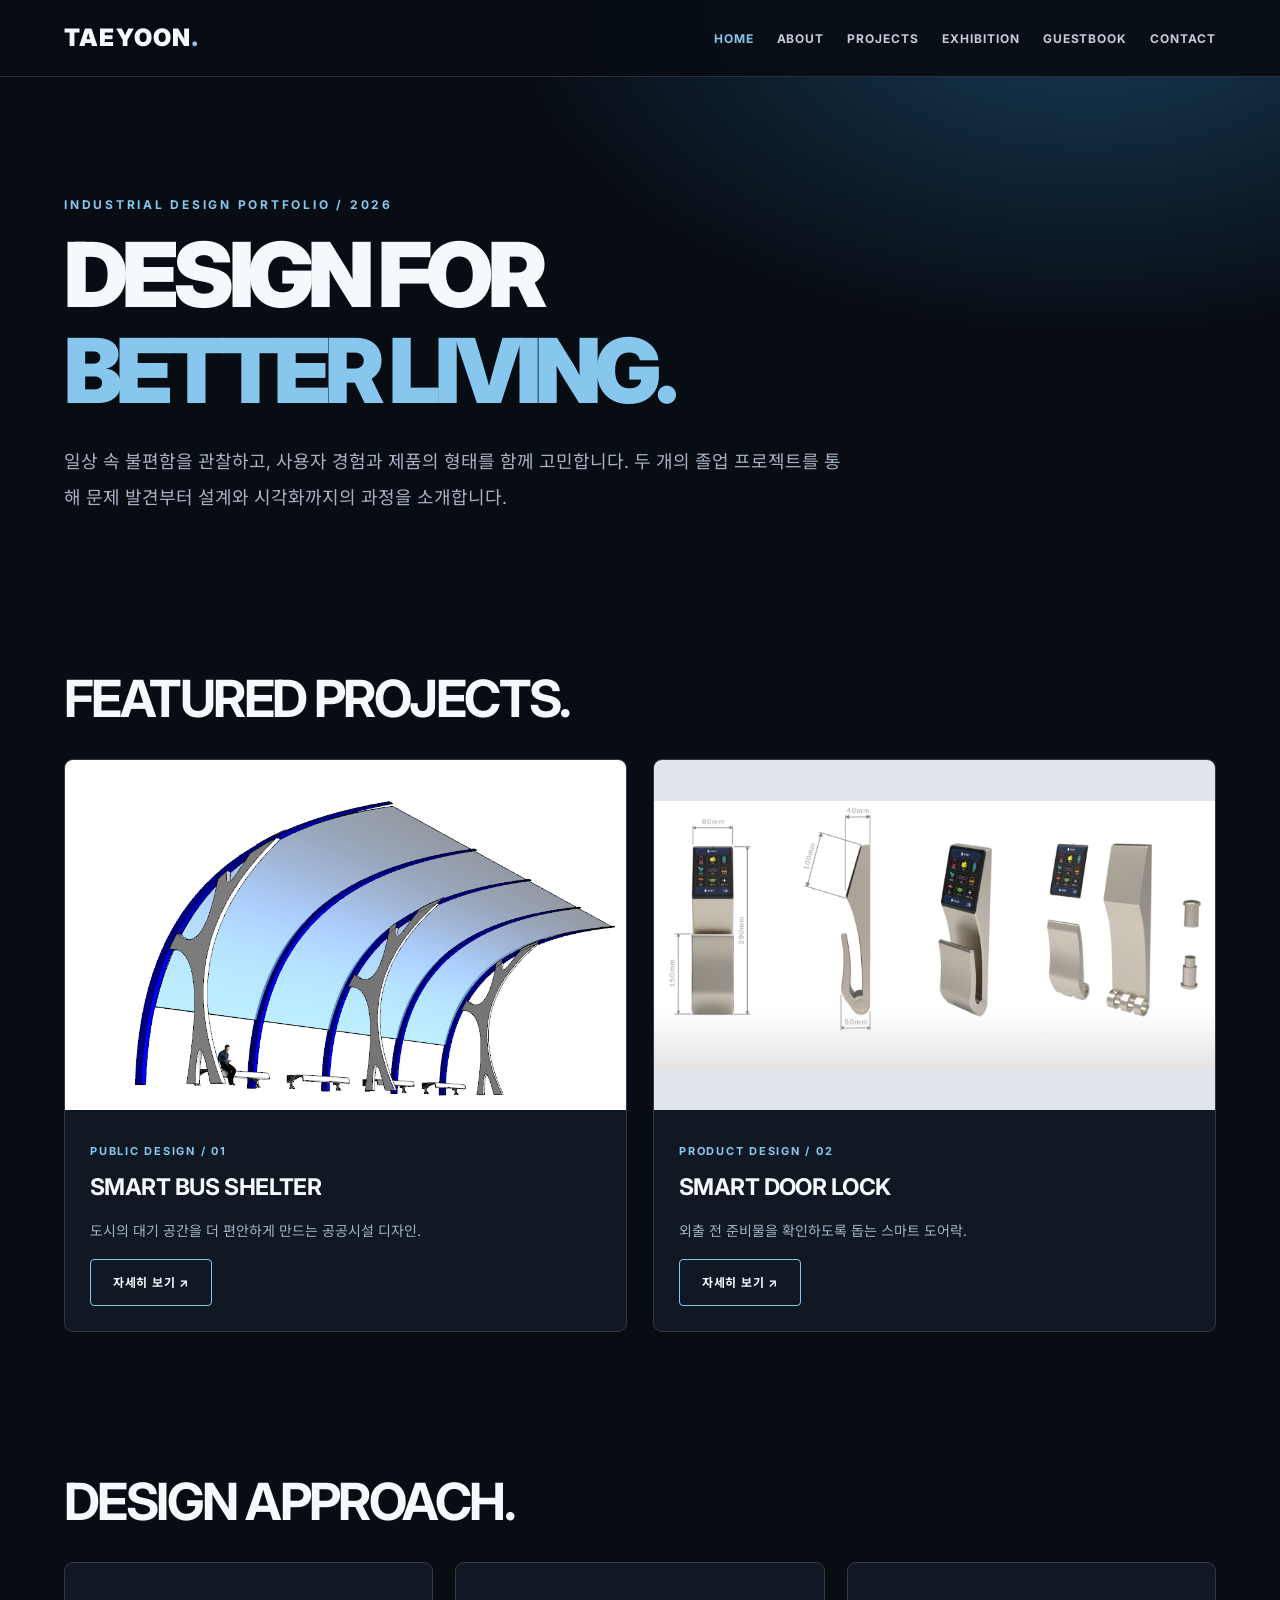
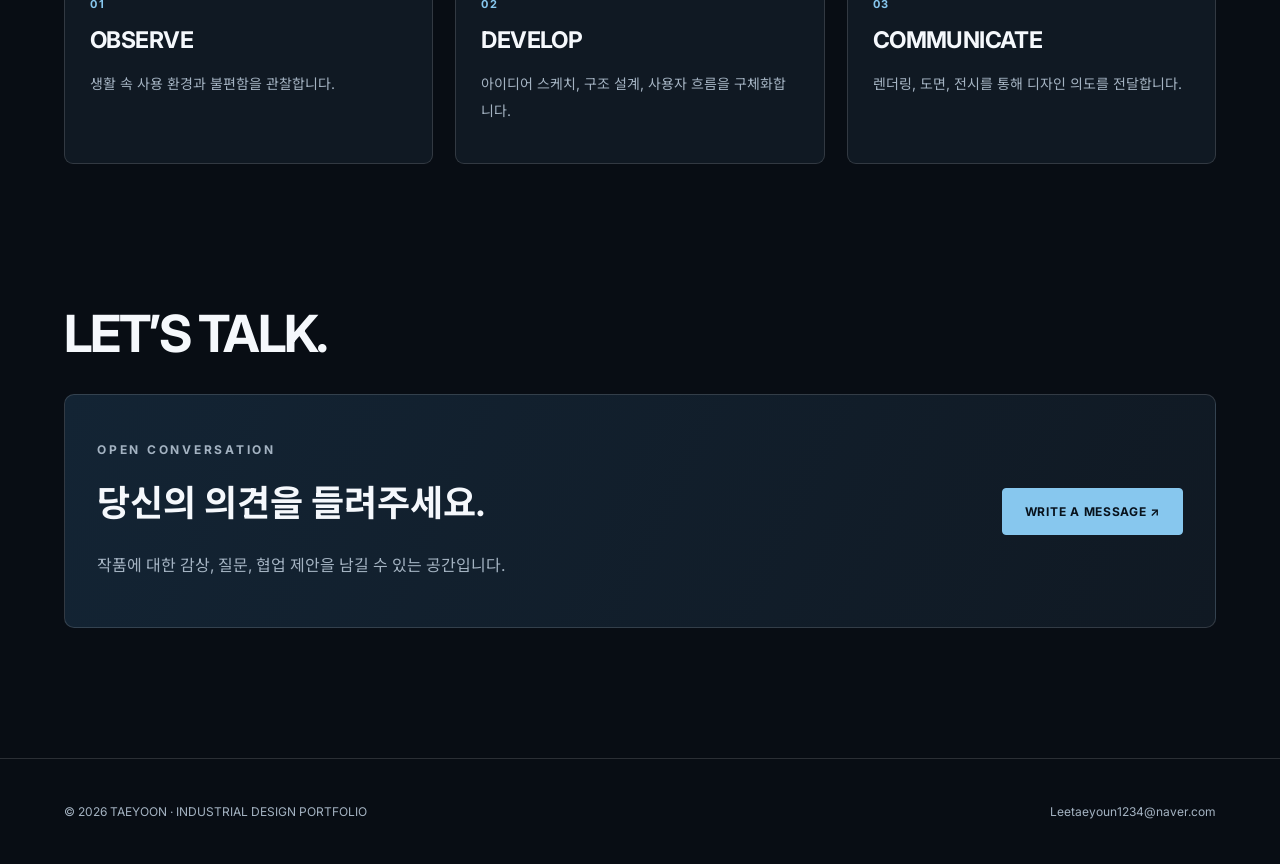
==== index.html @ 5a290714 "Add files via upload" ====
<!DOCTYPE html><html lang="ko"><head><meta charset="UTF-8"><meta name="viewport" content="width=device-width, initial-scale=1.0"><meta name="description" content="이태윤 산업디자인 포트폴리오 - HOME"><title>HOME | TAEYOON PORTFOLIO</title><link rel="stylesheet" href="style.css"><script src="script.js" defer></script></head><body><header class="site-header"><nav class="nav wrap" aria-label="주 메뉴"><a class="brand" href="index.html">TAEYOON<span>.</span></a><button class="menu-toggle" type="button" aria-expanded="false" aria-label="메뉴 열기" aria-controls="main-nav">☰ MENU</button><div class="nav-links" id="main-nav"><a href="index.html" aria-current=page>HOME</a><a href="about.html" >ABOUT</a><a href="projects.html" >PROJECTS</a><a href="exhibition.html" >EXHIBITION</a><a href="guestbook.html">GUESTBOOK</a><a href="contact.html" >CONTACT</a></div></nav></header><main><section class="hero wrap"><p class="eyebrow">INDUSTRIAL DESIGN PORTFOLIO / 2026</p><h1>DESIGN FOR<br><em>BETTER LIVING.</em></h1><p class="lead">일상 속 불편함을 관찰하고, 사용자 경험과 제품의 형태를 함께 고민합니다. 두 개의 졸업 프로젝트를 통해 문제 발견부터 설계와 시각화까지의 과정을 소개합니다.</p></section><section class="section wrap"><div class="section-head"><h2>FEATURED PROJECTS.</h2></div><div class="grid-2"><article class="card"><img class="card-image " src="images/bus-render-3.png" alt="SMART BUS SHELTER" loading="lazy"><div class="card-body"><span class="tag">PUBLIC DESIGN / 01</span><h3>SMART BUS SHELTER</h3><p>도시의 대기 공간을 더 편안하게 만드는 공공시설 디자인.</p><a class="button" href="bus-shelter.html">자세히 보기 ↗</a></div></article><article class="card"><img class="card-image contain" src="images/door-assembly.png" alt="SMART DOOR LOCK" loading="lazy"><div class="card-body"><span class="tag">PRODUCT DESIGN / 02</span><h3>SMART DOOR LOCK</h3><p>외출 전 준비물을 확인하도록 돕는 스마트 도어락.</p><a class="button" href="door-lock.html">자세히 보기 ↗</a></div></article></div></section><section class="section wrap"><div class="section-head"><h2>DESIGN APPROACH.</h2></div><div class="grid-3"><article class="card"><div class="card-body"><span class="tag">01</span><h3>OBSERVE</h3><p>생활 속 사용 환경과 불편함을 관찰합니다.</p></div></article><article class="card"><div class="card-body"><span class="tag">02</span><h3>DEVELOP</h3><p>아이디어 스케치, 구조 설계, 사용자 흐름을 구체화합니다.</p></div></article><article class="card"><div class="card-body"><span class="tag">03</span><h3>COMMUNICATE</h3><p>렌더링, 도면, 전시를 통해 디자인 의도를 전달합니다.</p></div></article></div></section><section class="section wrap"><div class="section-head"><h2>LET’S TALK.</h2></div><div class="guest-cta"><div><p class="eyebrow">OPEN CONVERSATION</p><h2>당신의 의견을 들려주세요.</h2><p>작품에 대한 감상, 질문, 협업 제안을 남길 수 있는 공간입니다.</p></div><a class="button primary" href="guestbook.html">WRITE A MESSAGE ↗</a></div></section></main><footer class="footer"><div class="footer-inner wrap"><p>© 2026 TAEYOON · INDUSTRIAL DESIGN PORTFOLIO</p><p><a href="mailto:Leetaeyoun1234@naver.com">Leetaeyoun1234@naver.com</a></p></div></footer></body></html>
---- style.css ----
@import url('https://fonts.googleapis.com/css2?family=Inter:wght@400;500;600;700;800;900&family=Noto+Sans+KR:wght@400;500;600;700&display=swap');
:root{--bg:#080d14;--panel:#101923;--panel2:#162431;--text:#f5f8fc;--muted:#a4b3c2;--blue:#87c7ee;--line:rgba(255,255,255,.14)}*{box-sizing:border-box}html{scroll-behavior:smooth}body{margin:0;background:radial-gradient(ellipse 60% 18% at 85% 0%,#163b56 0%,transparent 75%),var(--bg);color:var(--text);font-family:Inter,'Noto Sans KR',sans-serif;line-height:1.75}a{color:inherit;text-decoration:none}img{max-width:100%;display:block}.wrap{width:min(90%,1200px);margin:auto}.site-header{position:sticky;top:0;z-index:20;background:#080d14ee;border-bottom:1px solid var(--line);backdrop-filter:blur(12px)}.nav{min-height:76px;display:flex;align-items:center;justify-content:space-between;gap:20px}.brand{font-weight:900;font-size:24px;letter-spacing:.05em}.brand span,.eyebrow,.tag,.link{color:var(--blue)}.nav-links{display:flex;align-items:center;gap:23px}.nav-links a{font-size:12px;letter-spacing:.08em;font-weight:700;color:#c3cdd8}.nav-links a:hover,.nav-links a[aria-current=page]{color:var(--blue)}.menu-toggle{display:none;background:transparent;color:white;border:1px solid var(--line);border-radius:5px;padding:8px 12px;font:inherit}.hero{padding:105px 0 65px}.eyebrow{font-size:12px;letter-spacing:.23em;font-weight:700}.hero h1{font-size:clamp(43px,7vw,92px);letter-spacing:-.065em;line-height:1.07;margin:12px 0 25px;font-weight:900}.hero h1 em{font-style:normal;color:var(--blue)}.lead{font-size:clamp(15px,1.6vw,18px);color:var(--muted);max-width:780px;line-height:2}.section{padding:70px 0}.section-head{display:flex;justify-content:space-between;gap:22px;align-items:end;margin-bottom:30px}.section-head h2{font-size:clamp(29px,4vw,52px);line-height:1.17;letter-spacing:-.05em;margin:0}.section-head p{color:var(--muted);font-size:13px}.grid-2{display:grid;grid-template-columns:repeat(2,minmax(0,1fr));gap:26px}.grid-3{display:grid;grid-template-columns:repeat(3,minmax(0,1fr));gap:22px}.card{background:var(--panel);border:1px solid var(--line);border-radius:9px;overflow:hidden}.card-body{padding:25px}.card h3{font-size:23px;letter-spacing:-.025em;line-height:1.35;margin:9px 0}.card p,.prose{color:var(--muted);font-size:14px;line-height:1.95}.card-image{aspect-ratio:16/10;object-fit:cover;width:100%;background:var(--panel2)}.card-image.contain{object-fit:contain;background:#dfe5ea}.tag{font-size:11px;letter-spacing:.16em;font-weight:700}.button{display:inline-flex;align-items:center;justify-content:center;min-height:47px;border:1px solid var(--blue);padding:0 22px;border-radius:4px;font-size:12px;font-weight:700;letter-spacing:.06em;transition:.2s}.button:hover{background:var(--blue);color:#08121c;transform:translateY(-2px)}.button.primary{background:var(--blue);color:#08121c}.actions{display:flex;flex-wrap:wrap;gap:12px;margin-top:26px}.feature{display:grid;grid-template-columns:1fr 1fr;gap:45px;align-items:center}.feature img{width:100%;border-radius:8px;max-height:520px;object-fit:contain;background:#e2e8ec}.feature h2{font-size:clamp(28px,4vw,48px);line-height:1.25}.feature p{color:var(--muted);line-height:2}.divider{height:1px;background:var(--line);margin:30px 0}.media{margin:0}.media img{width:100%;max-height:610px;object-fit:contain;background:#dce3e8;border-radius:7px}.media figcaption{padding:14px 3px 0;color:var(--muted);font-size:13px;line-height:1.85}.media strong{color:var(--text)}.placeholder{border:1px dashed #668099;border-radius:8px;background:linear-gradient(135deg,#132230,#0b121b);min-height:230px;padding:30px;display:flex;flex-direction:column;justify-content:center;gap:8px}.placeholder strong{font-size:18px}.placeholder small{color:var(--blue);overflow-wrap:anywhere}.placeholder p{color:var(--muted);font-size:13px;margin:0}.timeline{display:grid;gap:15px}.step{display:grid;grid-template-columns:80px 1fr;gap:22px;padding:23px;border:1px solid var(--line);border-radius:7px;background:var(--panel)}.step b{color:var(--blue)}.step h3{margin:0 0 8px}.step p{color:var(--muted);margin:0}.footer{border-top:1px solid var(--line);margin-top:60px}.footer-inner{display:flex;justify-content:space-between;flex-wrap:wrap;gap:15px;padding:30px 0;color:var(--muted);font-size:12px}.note{padding:20px;border-left:3px solid var(--blue);background:var(--panel);color:var(--muted);font-size:13px}.project-meta{display:flex;gap:12px;flex-wrap:wrap;margin-top:22px}.project-meta span{border:1px solid var(--line);padding:8px 14px;border-radius:40px;font-size:12px;color:var(--muted)}.contact-link{font-size:clamp(19px,3vw,33px);color:var(--blue);overflow-wrap:anywhere}.img-fallback{background:#142330;color:#b9d5e7;min-height:180px;display:flex;align-items:center;justify-content:center;text-align:center;padding:25px;font-size:13px}.footer a:hover{color:var(--blue)}@media(max-width:850px){.menu-toggle{display:block}.nav-links{display:none;position:absolute;left:0;right:0;top:76px;background:#101923;padding:20px 5%;flex-direction:column;align-items:stretch;border-bottom:1px solid var(--line)}.nav-links.open{display:flex}.grid-3{grid-template-columns:repeat(2,minmax(0,1fr))}.feature{grid-template-columns:1fr}.hero{padding:75px 0 35px}}@media(max-width:580px){.grid-2,.grid-3{grid-template-columns:1fr}.section{padding:48px 0}.section-head{display:block}.hero{padding-top:55px}.hero h1{overflow-wrap:anywhere}.card-body{padding:20px}.step{grid-template-columns:1fr;gap:8px}.feature{gap:18px}.footer-inner{display:block}.footer-inner p{margin:6px 0}}@media(prefers-reduced-motion:reduce){html{scroll-behavior:auto}*{transition:none!important}}
/* Guestbook integration */
.guest-cta{display:flex;align-items:center;justify-content:space-between;gap:25px;padding:32px;background:linear-gradient(115deg,#132434,#101923);border:1px solid var(--line);border-radius:10px}.guest-cta h2{font-size:clamp(23px,3vw,36px);margin:6px 0}.guest-cta p{color:var(--muted);max-width:600px}.guest-cta .button{flex-shrink:0}.guest-layout{display:grid;grid-template-columns:minmax(0,420px) minmax(0,1fr);gap:30px;align-items:start}.guest-panel{background:var(--panel);border:1px solid var(--line);border-radius:10px;padding:26px}.guest-panel h2{margin:0 0 10px;font-size:25px}.guest-panel p,.guest-note{color:var(--muted);font-size:13px}.guest-form{display:grid;gap:15px;margin-top:22px}.guest-form label{display:grid;gap:7px;font-size:13px;font-weight:700}.guest-form input,.guest-form textarea,.reply-editor textarea{width:100%;background:#0a121c;border:1px solid #40566a;border-radius:5px;color:var(--text);font:inherit;font-size:14px;padding:12px;outline:none}.guest-form input:focus,.guest-form textarea:focus,.reply-editor textarea:focus{border-color:var(--blue)}.guest-form textarea,.reply-editor textarea{min-height:120px;resize:vertical}.guest-form .button{cursor:pointer}.guest-form .button:disabled,.reply-editor button:disabled{opacity:.55;cursor:wait}.guest-status{font-size:13px;min-height:22px;color:var(--blue)}.guest-feed{display:grid;gap:16px}.guest-entry{border:1px solid var(--line);background:var(--panel);border-radius:9px;padding:22px;overflow-wrap:anywhere}.guest-entry-head{display:flex;align-items:center;justify-content:space-between;gap:10px}.guest-entry-head strong{font-size:15px}.guest-entry time{color:var(--muted);font-size:11px}.guest-entry .message{white-space:pre-wrap;line-height:1.85;font-size:14px;margin:14px 0}.guest-reply{border-left:2px solid var(--blue);background:#152433;padding:14px;margin-top:15px;border-radius:0 5px 5px 0}.guest-reply strong{color:var(--blue);font-size:12px}.guest-reply p{white-space:pre-wrap;margin:7px 0 0;font-size:13px}.reply-editor{margin-top:14px;display:grid;gap:10px}.reply-editor textarea{min-height:85px}.admin-actions{display:flex;gap:8px;flex-wrap:wrap;margin-top:12px}.small-button{background:transparent;border:1px solid #6d879d;border-radius:4px;color:var(--text);padding:7px 12px;cursor:pointer;font:inherit;font-size:12px}.small-button:hover{border-color:var(--blue);color:var(--blue)}.guest-topline{display:flex;justify-content:space-between;align-items:center;gap:12px;margin-bottom:18px}.guest-topline h2{margin:0;font-size:26px}.admin-panel{margin-top:24px;border-top:1px solid var(--line);padding-top:18px}.admin-panel button{margin-top:10px}.admin-panel input{width:100%;background:#0a121c;border:1px solid #40566a;border-radius:5px;color:white;padding:11px;margin-top:8px}.admin-panel[hidden],.reply-editor[hidden]{display:none}.empty-feed{color:var(--muted);border:1px dashed var(--line);border-radius:8px;padding:28px}.privacy-tip{margin-top:16px;padding:13px;border-left:2px solid var(--blue);color:var(--muted);font-size:12px;background:#14202c}@media(max-width:900px){.guest-layout{grid-template-columns:1fr}.guest-cta{flex-direction:column;align-items:flex-start}}

/* Owner access, shared guestbook UI */
.owner-access{border-top:1px solid var(--line);margin-top:12px;padding-top:18px}.owner-access summary{cursor:pointer;color:var(--blue);font-size:12px;font-weight:700;letter-spacing:.13em}.owner-access summary:hover{text-decoration:underline}.owner-access[open] summary{margin-bottom:15px}.owner-access p{color:var(--muted);font-size:13px}.owner-access input{min-width:0}
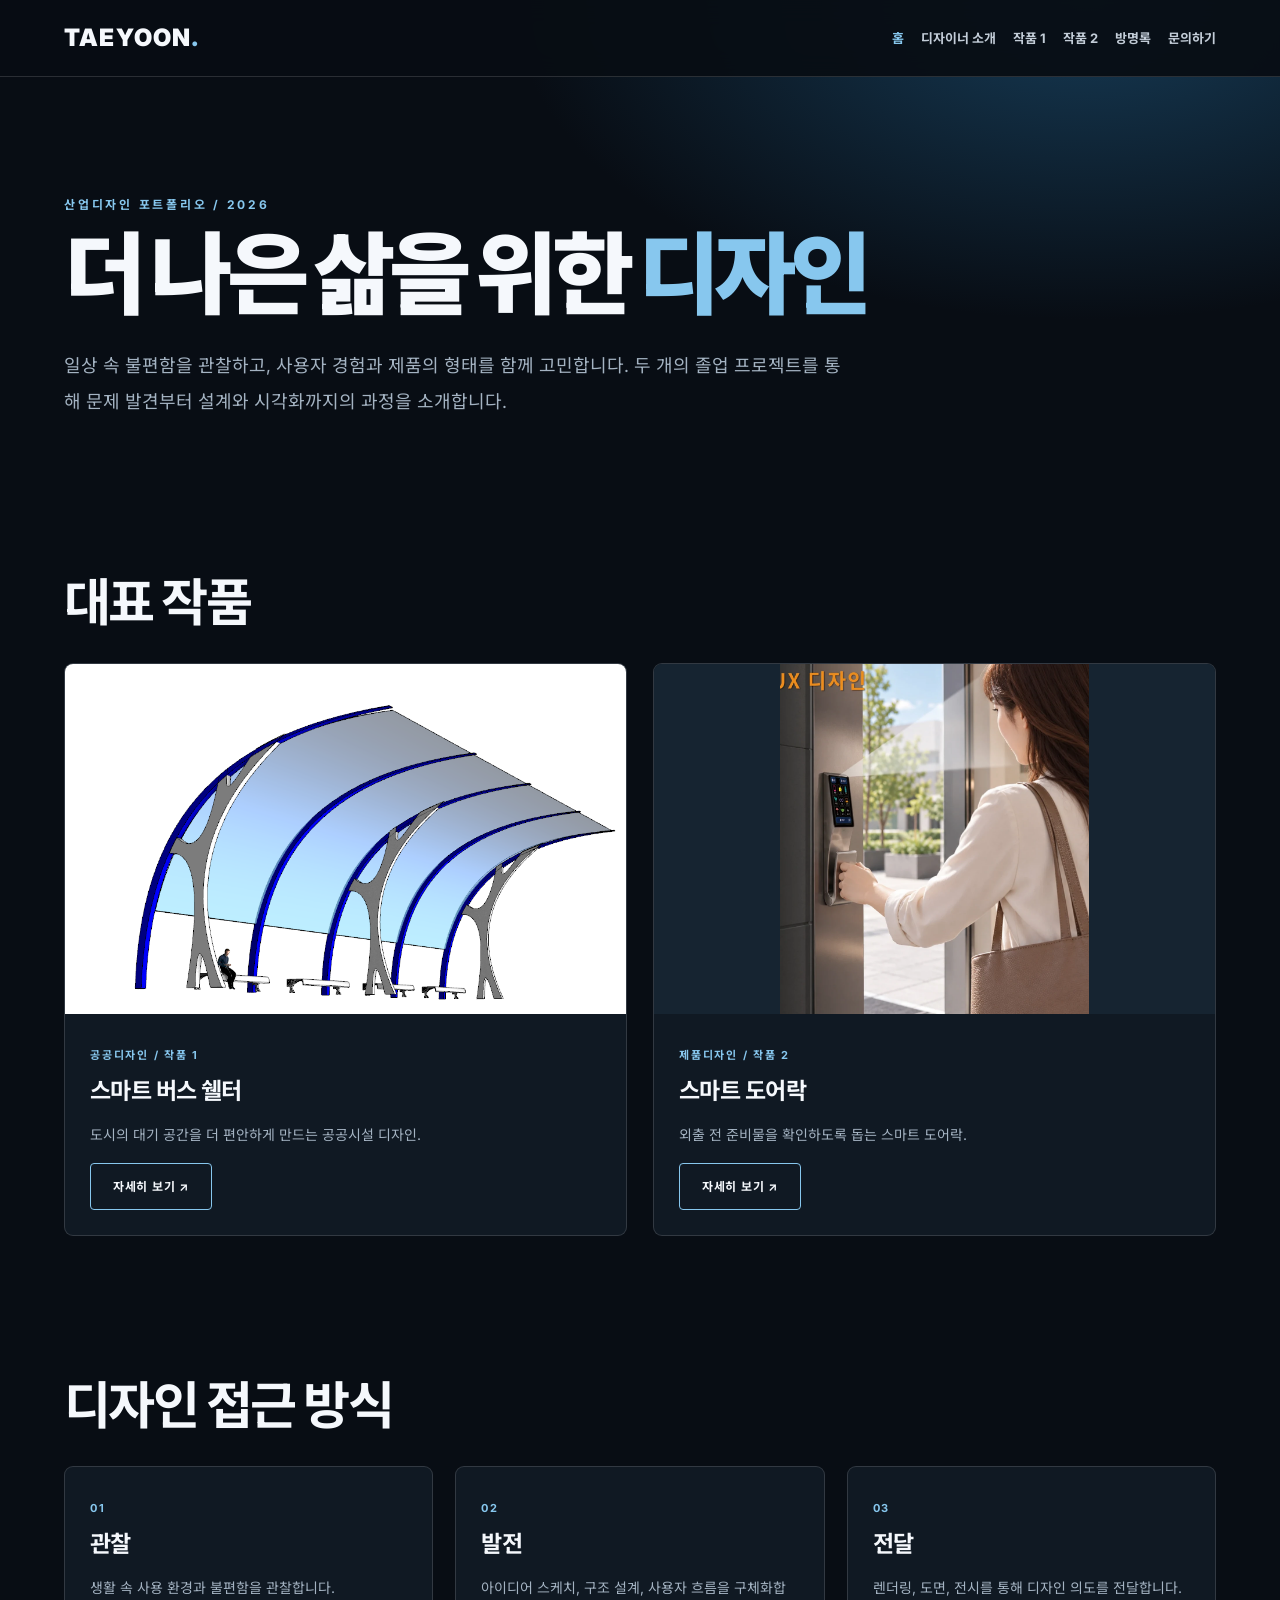
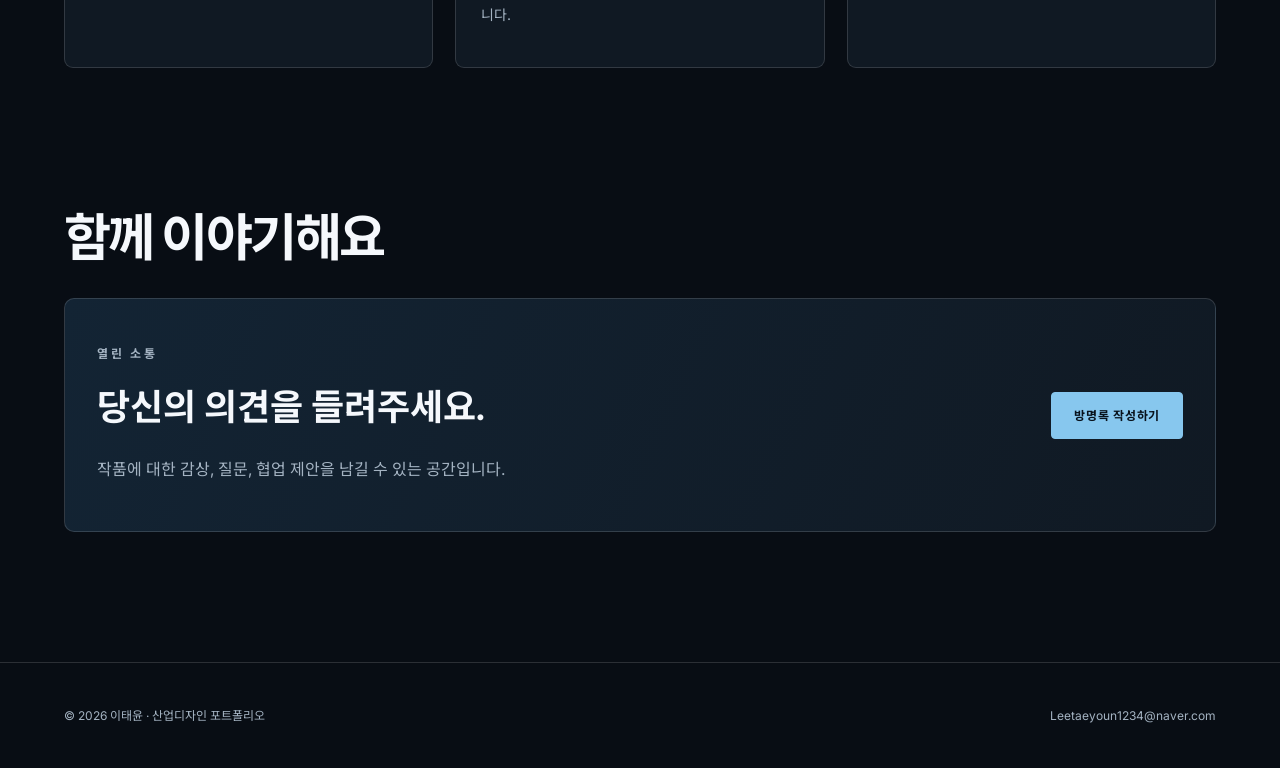
==== commit a35f014b: "Add files via upload" ====
--- a/index.html
+++ b/index.html
@@ -1 +1,3 @@
-<!DOCTYPE html><html lang="ko"><head><meta charset="UTF-8"><meta name="viewport" content="width=device-width, initial-scale=1.0"><meta name="description" content="이태윤 산업디자인 포트폴리오 - HOME"><title>HOME | TAEYOON PORTFOLIO</title><link rel="stylesheet" href="style.css"><script src="script.js" defer></script></head><body><header class="site-header"><nav class="nav wrap" aria-label="주 메뉴"><a class="brand" href="index.html">TAEYOON<span>.</span></a><button class="menu-toggle" type="button" aria-expanded="false" aria-label="메뉴 열기" aria-controls="main-nav">☰ MENU</button><div class="nav-links" id="main-nav"><a href="index.html" aria-current=page>HOME</a><a href="about.html" >ABOUT</a><a href="projects.html" >PROJECTS</a><a href="exhibition.html" >EXHIBITION</a><a href="guestbook.html">GUESTBOOK</a><a href="contact.html" >CONTACT</a></div></nav></header><main><section class="hero wrap"><p class="eyebrow">INDUSTRIAL DESIGN PORTFOLIO / 2026</p><h1>DESIGN FOR<br><em>BETTER LIVING.</em></h1><p class="lead">일상 속 불편함을 관찰하고, 사용자 경험과 제품의 형태를 함께 고민합니다. 두 개의 졸업 프로젝트를 통해 문제 발견부터 설계와 시각화까지의 과정을 소개합니다.</p></section><section class="section wrap"><div class="section-head"><h2>FEATURED PROJECTS.</h2></div><div class="grid-2"><article class="card"><img class="card-image " src="images/bus-render-3.png" alt="SMART BUS SHELTER" loading="lazy"><div class="card-body"><span class="tag">PUBLIC DESIGN / 01</span><h3>SMART BUS SHELTER</h3><p>도시의 대기 공간을 더 편안하게 만드는 공공시설 디자인.</p><a class="button" href="bus-shelter.html">자세히 보기 ↗</a></div></article><article class="card"><img class="card-image contain" src="images/door-assembly.png" alt="SMART DOOR LOCK" loading="lazy"><div class="card-body"><span class="tag">PRODUCT DESIGN / 02</span><h3>SMART DOOR LOCK</h3><p>외출 전 준비물을 확인하도록 돕는 스마트 도어락.</p><a class="button" href="door-lock.html">자세히 보기 ↗</a></div></article></div></section><section class="section wrap"><div class="section-head"><h2>DESIGN APPROACH.</h2></div><div class="grid-3"><article class="card"><div class="card-body"><span class="tag">01</span><h3>OBSERVE</h3><p>생활 속 사용 환경과 불편함을 관찰합니다.</p></div></article><article class="card"><div class="card-body"><span class="tag">02</span><h3>DEVELOP</h3><p>아이디어 스케치, 구조 설계, 사용자 흐름을 구체화합니다.</p></div></article><article class="card"><div class="card-body"><span class="tag">03</span><h3>COMMUNICATE</h3><p>렌더링, 도면, 전시를 통해 디자인 의도를 전달합니다.</p></div></article></div></section><section class="section wrap"><div class="section-head"><h2>LET’S TALK.</h2></div><div class="guest-cta"><div><p class="eyebrow">OPEN CONVERSATION</p><h2>당신의 의견을 들려주세요.</h2><p>작품에 대한 감상, 질문, 협업 제안을 남길 수 있는 공간입니다.</p></div><a class="button primary" href="guestbook.html">WRITE A MESSAGE ↗</a></div></section></main><footer class="footer"><div class="footer-inner wrap"><p>© 2026 TAEYOON · INDUSTRIAL DESIGN PORTFOLIO</p><p><a href="mailto:Leetaeyoun1234@naver.com">Leetaeyoun1234@naver.com</a></p></div></footer></body></html>+<!DOCTYPE html>
+
+<html lang="ko"><head><meta charset="utf-8"/><meta content="width=device-width, initial-scale=1.0" name="viewport"/><meta content="이태윤 산업디자인 포트폴리오 - HOME" name="description"/><title>홈 | 이태윤 포트폴리오</title><link href="style.css" rel="stylesheet"/><script defer="" src="script.js"></script></head><body><header class="site-header"><nav aria-label="주 메뉴" class="nav wrap"><a class="brand" href="index.html">TAEYOON<span>.</span></a><button aria-controls="main-nav" aria-expanded="false" aria-label="메뉴 열기" class="menu-toggle" type="button">☰ 메뉴</button><div class="nav-links" id="main-nav"><a aria-current="page" href="index.html">홈</a><a href="about.html">디자이너 소개</a><a href="bus-shelter.html">작품 1</a><a href="door-lock.html">작품 2</a><a href="guestbook.html">방명록</a><a href="contact.html">문의하기</a></div></nav></header><main><section class="hero wrap"><p class="eyebrow">산업디자인 포트폴리오 / 2026</p><h1>더 나은 삶을 위한 <em>디자인</em></h1><p class="lead">일상 속 불편함을 관찰하고, 사용자 경험과 제품의 형태를 함께 고민합니다. 두 개의 졸업 프로젝트를 통해 문제 발견부터 설계와 시각화까지의 과정을 소개합니다.</p></section><section class="section wrap"><div class="section-head"><h2>대표 작품</h2></div><div class="grid-2"><article class="card"><img alt="부산 서면 스마트 버스 쉘터" class="card-image" loading="lazy" src="images/bus-render-3.png"/><div class="card-body"><span class="tag">공공디자인 / 작품 1</span><h3>스마트 버스 쉘터</h3><p>도시의 대기 공간을 더 편안하게 만드는 공공시설 디자인.</p><a class="button" href="bus-shelter.html">자세히 보기 ↗</a></div></article><article class="card"><img alt="소지품 알리미 스마트 도어락" class="card-image contain" loading="lazy" src="images/door-lifestyle.webp"/><div class="card-body"><span class="tag">제품디자인 / 작품 2</span><h3>스마트 도어락</h3><p>외출 전 준비물을 확인하도록 돕는 스마트 도어락.</p><a class="button" href="door-lock.html">자세히 보기 ↗</a></div></article></div></section><section class="section wrap"><div class="section-head"><h2>디자인 접근 방식</h2></div><div class="grid-3"><article class="card"><div class="card-body"><span class="tag">01</span><h3>관찰</h3><p>생활 속 사용 환경과 불편함을 관찰합니다.</p></div></article><article class="card"><div class="card-body"><span class="tag">02</span><h3>발전</h3><p>아이디어 스케치, 구조 설계, 사용자 흐름을 구체화합니다.</p></div></article><article class="card"><div class="card-body"><span class="tag">03</span><h3>전달</h3><p>렌더링, 도면, 전시를 통해 디자인 의도를 전달합니다.</p></div></article></div></section><section class="section wrap"><div class="section-head"><h2>함께 이야기해요</h2></div><div class="guest-cta"><div><p class="eyebrow">열린 소통</p><h2>당신의 의견을 들려주세요.</h2><p>작품에 대한 감상, 질문, 협업 제안을 남길 수 있는 공간입니다.</p></div><a class="button primary" href="guestbook.html">방명록 작성하기</a></div></section></main><footer class="footer"><div class="footer-inner wrap"><p>© 2026 이태윤 · 산업디자인 포트폴리오</p><p><a href="mailto:Leetaeyoun1234@naver.com">Leetaeyoun1234@naver.com</a></p></div></footer></body></html>
--- a/style.css
+++ b/style.css
@@ -5,3 +5,24 @@
 
 /* Owner access, shared guestbook UI */
 .owner-access{border-top:1px solid var(--line);margin-top:12px;padding-top:18px}.owner-access summary{cursor:pointer;color:var(--blue);font-size:12px;font-weight:700;letter-spacing:.13em}.owner-access summary:hover{text-decoration:underline}.owner-access[open] summary{margin-bottom:15px}.owner-access p{color:var(--muted);font-size:13px}.owner-access input{min-width:0}
+
+/* 한국어 포트폴리오 보완 */
+.card-image.contain,.media img,.feature img{background:#162431}
+.hero h1{word-break:keep-all}
+.nav-links{gap:17px}.nav-links a{font-size:13px;letter-spacing:0;white-space:nowrap}
+@media(min-width:851px) and (max-width:1050px){.nav-links{gap:10px}.brand{font-size:20px}}
+
+/* 판넬 기반 프로젝트 상세 페이지 */
+.editorial-hero{padding-bottom:42px}.editorial-hero h1{font-size:clamp(39px,6.2vw,78px);letter-spacing:-.055em}.hero-art .media img{max-height:none;aspect-ratio:16/9;object-fit:cover;object-position:center;background:#0e1722}.editorial-section{border-top:1px solid var(--line)}.editorial-section .section-head h2{font-size:clamp(27px,3.5vw,43px)}.editorial-section .section-intro{color:var(--muted);max-width:850px;font-size:16px;line-height:2;margin-bottom:25px}.editorial-copy h3{font-size:clamp(23px,2.8vw,34px);line-height:1.4;margin:0 0 18px}.editorial-copy p{color:var(--muted);line-height:2.1}.editorial-media img{max-height:none;width:100%;height:auto;object-fit:contain;background:#111a24}.editorial-feature{align-items:center}.editorial-cards .card{min-height:190px}.editorial-section>.media{max-width:1100px}.editorial-section>.media img{max-height:none}.editorial-section>.actions{margin-top:24px}@media(max-width:700px){.hero-art .media img{aspect-ratio:4/3}.editorial-hero h1{font-size:clamp(36px,8vw,52px)}}
+
+/* 2026 / Editorial case-study redesign */
+.case-study{overflow:hidden}.case-intro{padding:100px 0 64px}.case-intro h1{font-size:clamp(44px,7vw,91px);line-height:1.16;letter-spacing:-.06em;margin:18px 0 26px}.case-intro h1 em,.product-hero-copy em{font-style:normal;color:var(--blue)}.case-intro .lead{max-width:780px}.case-wide{position:relative;background:#0c1824}.case-wide>img{width:100%;height:clamp(320px,49vw,690px);object-fit:cover;object-position:center}.case-wide:after{content:"";position:absolute;inset:40% 0 0;background:linear-gradient(transparent,rgba(4,11,18,.85));pointer-events:none}.case-wide-caption{position:absolute;bottom:32px;left:0;right:0;z-index:1;display:grid;gap:4px}.case-wide-caption span,.case-no{font-size:12px;color:var(--blue);font-weight:800;letter-spacing:.12em}.case-wide-caption strong{font-size:clamp(18px,3vw,32px)}.case-section{padding:110px 0;border-bottom:1px solid var(--line)}.case-heading{margin-bottom:42px;max-width:900px}.case-heading h2{font-size:clamp(31px,4.2vw,57px);line-height:1.24;letter-spacing:-.05em;margin:14px 0 18px}.case-heading p{font-size:16px;color:var(--muted);max-width:700px}.case-two{display:grid;grid-template-columns:1fr 1fr;gap:clamp(24px,5vw,75px);align-items:center}.case-prose{font-size:16px;line-height:2.05;color:var(--muted)}.case-prose strong{color:var(--text)}.case-prose h3{font-size:27px;color:var(--text);line-height:1.4}.mini-facts{margin-top:34px;display:grid;gap:10px}.mini-facts div{display:flex;align-items:baseline;gap:18px;border-top:1px solid var(--line);padding:12px 0}.mini-facts b{color:var(--blue);min-width:54px}.mini-facts span{font-size:13px}.visual-frame{margin:0;background:#13202c;border:1px solid var(--line);border-radius:12px;overflow:hidden}.visual-frame img{display:block;width:100%;height:auto;object-fit:contain;background:#e7ebee}.visual-frame figcaption{padding:14px 19px;color:var(--muted);font-size:12px;line-height:1.6}.map-frame img{max-height:390px;object-fit:contain}.visual-duo{display:grid;grid-template-columns:1.3fr 1fr;gap:30px;align-items:stretch}.visual-duo .visual-frame img{height:100%;max-height:490px;object-fit:cover}.visual-duo .visual-frame{display:flex;flex-direction:column}.visual-duo .visual-frame img{flex:1;min-height:0}.design-notes{display:grid;align-content:center;gap:20px}.design-notes>div{padding:18px 0;border-bottom:1px solid var(--line)}.design-notes span,.ux-stage-copy span{color:var(--blue);font-size:12px;font-weight:800}.design-notes h3{font-size:22px;margin:6px 0}.design-notes p{font-size:14px;color:var(--muted);line-height:1.85;margin:0}.drawing-frame{margin-bottom:34px}.drawing-frame img{max-height:370px;object-fit:contain}.lower-gap{margin-top:20px}.view-pair{grid-template-columns:1fr 1fr}.view-pair .visual-frame img{height:290px;object-fit:cover}.case-end{text-align:center;padding:105px 0 120px}.case-end span{color:var(--blue);font-size:12px;letter-spacing:.16em}.case-end h2{font-size:clamp(32px,5vw,65px);line-height:1.25;letter-spacing:-.05em}.product-hero-band{background:linear-gradient(115deg,#111c29,#1b303f)}.product-hero-grid{display:grid;grid-template-columns:.9fr 1.1fr;align-items:center;min-height:500px;gap:35px}.product-hero-grid>img{height:500px;width:100%;object-fit:cover;object-position:center}.product-hero-copy h2{font-size:clamp(35px,5vw,66px);line-height:1.2;letter-spacing:-.05em}.product-hero-copy p:last-child{color:var(--muted);max-width:380px}.concept-pair{display:grid;grid-template-columns:1fr 1fr;gap:14px}.concept-pair img{height:260px;object-fit:cover}.concept-pair figcaption{text-align:center}.product-spotlight{display:grid;grid-template-columns:1fr 1fr;gap:50px;align-items:center;margin-bottom:55px}.product-spotlight figure{margin:0;min-height:520px;display:grid;place-items:center;background:linear-gradient(130deg,#1b2936,#0c131d);border-radius:14px}.product-spotlight img{max-width:70%;max-height:500px;object-fit:contain}.ux-flow{display:grid;gap:20px}.ux-stage{display:grid;grid-template-columns:270px minmax(0,1fr);gap:25px;align-items:center;background:#101923;border:1px solid var(--line);border-radius:12px;padding:26px}.ux-stage>img{width:100%;max-height:260px;object-fit:contain;border-radius:8px;background:#353535}.ux-stage-copy h3{font-size:23px;margin:10px 0}.ux-stage-copy p{color:var(--muted);font-size:14px;line-height:1.8}.ux-last{display:grid;grid-template-columns:1fr 1fr;gap:12px}.ux-last img{width:100%;height:240px;object-fit:contain;background:#353535;border-radius:8px}@media(max-width:850px){.case-intro{padding:65px 0 40px}.case-section{padding:65px 0}.case-two,.visual-duo,.product-spotlight,.product-hero-grid{grid-template-columns:1fr}.product-hero-grid>img{height:340px}.product-spotlight figure{min-height:350px}.product-spotlight img{max-height:330px}.ux-stage{grid-template-columns:1fr}.view-pair .visual-frame img{height:230px}}@media(max-width:540px){.concept-pair{gap:8px}.concept-pair img{height:180px}.ux-last img{height:160px}.case-wide-caption{bottom:18px}.case-intro h1{font-size:42px}}
+
+/* Bus shelter: image-first editorial case study */
+.bus-hero{max-height:650px;overflow:hidden}.bus-hero>img{width:100%;height:650px;object-fit:cover;object-position:center top}.bus-feature-image img{width:100%;max-height:650px;object-fit:contain;background:#e8edf2}.bus-notes{display:grid;grid-template-columns:repeat(3,minmax(0,1fr));gap:20px;margin-top:28px}.bus-notes>div{padding:24px;border:1px solid var(--line);background:var(--panel);border-radius:8px}.bus-gallery{display:grid;grid-template-columns:1fr 1fr;gap:22px;margin-top:28px}.bus-gallery img{height:360px;object-fit:contain;background:#e8edf2}.bus-detail-image img{max-height:590px;object-fit:contain;background:#e8edf2}.bus-drawings{display:grid;grid-template-columns:1fr 1fr;gap:22px}.bus-drawings figure{padding:14px;background:var(--panel);border-radius:8px}.bus-drawings img{width:100%;height:290px;object-fit:contain;background:#fff}.bus-drawings .bus-perspective{grid-column:1/-1}.bus-drawings .bus-perspective img{height:420px}.bus-panel-full img{width:100%;max-height:none;object-fit:contain;background:#fff}.bus-panel-full{max-width:980px;margin:auto}@media(max-width:720px){.bus-hero>img{height:400px}.bus-notes,.bus-gallery,.bus-drawings{grid-template-columns:1fr}.bus-drawings .bus-perspective{grid-column:auto}.bus-drawings img,.bus-drawings .bus-perspective img{height:auto;max-height:360px}.bus-gallery img{height:auto}}
+
+/* 실제 목업 섹션 */
+.mockup-feature{display:grid;grid-template-columns:minmax(0,1.4fr) minmax(260px,.7fr);gap:clamp(20px,4vw,56px);align-items:center;margin-top:34px}.mockup-feature .visual-frame{margin:0}.mockup-feature img{width:100%;height:auto;aspect-ratio:4/3;object-fit:cover;border-radius:6px}.mockup-copy h3{font-size:clamp(24px,3vw,38px);line-height:1.25;margin:12px 0 20px}.mockup-copy p{color:var(--muted);line-height:1.95}.mockup-gallery{display:grid;grid-template-columns:repeat(3,minmax(0,1fr));gap:18px;margin-top:22px}.mockup-gallery .visual-frame{margin:0}.mockup-gallery img{width:100%;aspect-ratio:4/3;object-fit:cover;border-radius:6px}.mockup-gallery figcaption,.mockup-feature figcaption{font-size:13px;line-height:1.7;padding:12px 0;color:var(--muted)}.mockup-gallery figcaption b,.mockup-feature figcaption b{color:var(--text)}@media(max-width:800px){.mockup-feature{grid-template-columns:1fr}.mockup-gallery{grid-template-columns:1fr 1fr}}@media(max-width:520px){.mockup-gallery{grid-template-columns:1fr}}
+
+/* Product design case study: editorial image sequence */
+.door-case .section{border-top:1px solid var(--line)}.door-heading{max-width:840px;margin-bottom:34px}.door-heading>span{font-size:12px;color:var(--blue);font-weight:800;letter-spacing:.13em}.door-heading h2{font-size:clamp(30px,4.2vw,54px);line-height:1.23;letter-spacing:-.05em;margin:12px 0 18px}.door-heading p{color:var(--muted);font-size:15px;line-height:2;max-width:780px}.door-hero-visual figure,.door-visual{margin:0}.door-hero-visual img{width:100%;max-height:640px;object-fit:cover;border-radius:10px}.door-hero-visual figcaption,.door-visual figcaption{font-size:13px;color:var(--muted);line-height:1.75;padding:13px 3px}.door-visual figcaption b{color:var(--text)}.door-visual{min-width:0}.door-visual img{display:block;width:100%;height:100%;max-height:650px;object-fit:contain;border-radius:8px;background:#111b26}.door-visual.dark img{background:#10151e}.door-visual.paper img{background:#e7eaed}.door-pair{display:grid;grid-template-columns:1.12fr .88fr;gap:22px;align-items:stretch}.door-stack{display:grid;grid-template-columns:1fr 1fr;gap:14px;min-width:0}.door-stack .door-visual img{height:360px}.door-pair>.door-visual img{height:600px}.door-quote{border-left:3px solid var(--blue);font-size:clamp(19px,3vw,32px);font-weight:700;letter-spacing:-.04em;padding:25px 28px;background:var(--panel)}.ui-comparison{grid-template-columns:1fr 1fr}.ui-comparison .door-visual img{height:550px}.door-process{display:grid;grid-template-columns:repeat(3,minmax(0,1fr));gap:20px}.door-process .door-visual img{height:560px}.door-ui-feature{display:grid;grid-template-columns:1fr 1fr;gap:35px;align-items:center}.door-ui-feature .door-visual img{max-height:680px}.door-info{display:grid;gap:24px}.door-info>div{padding:20px 0;border-bottom:1px solid var(--line)}.door-info b{color:var(--blue);font-size:17px}.door-info p{color:var(--muted);line-height:1.9}.door-visual.wide img{max-height:520px}.technical{margin-top:25px;grid-template-columns:1.3fr .7fr}.technical .door-visual img{height:470px}.final-panel img{max-height:none;max-width:1050px;margin:auto;background:#e7e7e7}.door-original-panel{margin-top:28px;border:1px solid var(--line);border-radius:8px;padding:20px}.door-original-panel summary{cursor:pointer;color:var(--blue);font-weight:700}.door-original-panel figure{margin-top:18px}@media(max-width:800px){.door-pair,.door-ui-feature,.technical{grid-template-columns:1fr}.door-process{grid-template-columns:1fr}.door-stack{grid-template-columns:1fr 1fr}.door-pair>.door-visual img,.ui-comparison .door-visual img,.door-process .door-visual img,.technical .door-visual img{height:auto;max-height:650px}.door-stack .door-visual img{height:300px}}@media(max-width:520px){.door-stack{grid-template-columns:1fr}.door-stack .door-visual img{height:350px}}
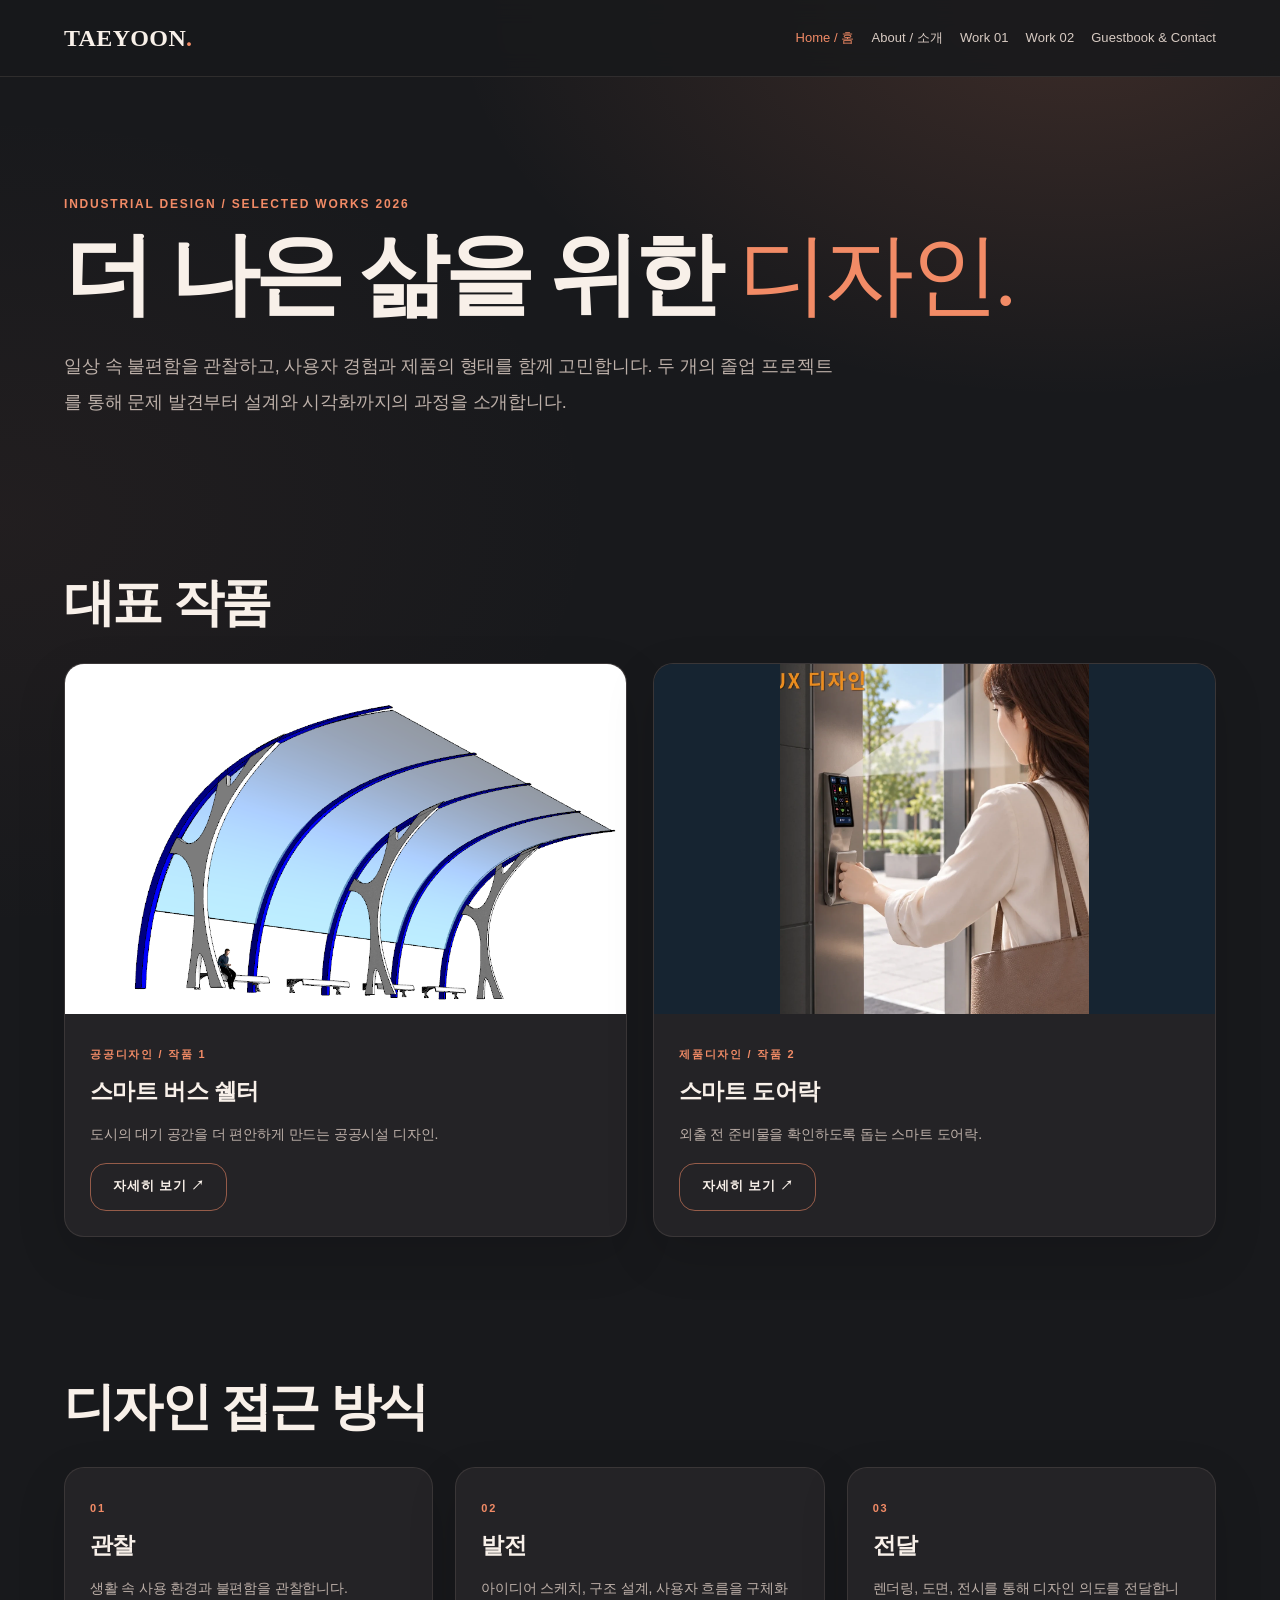
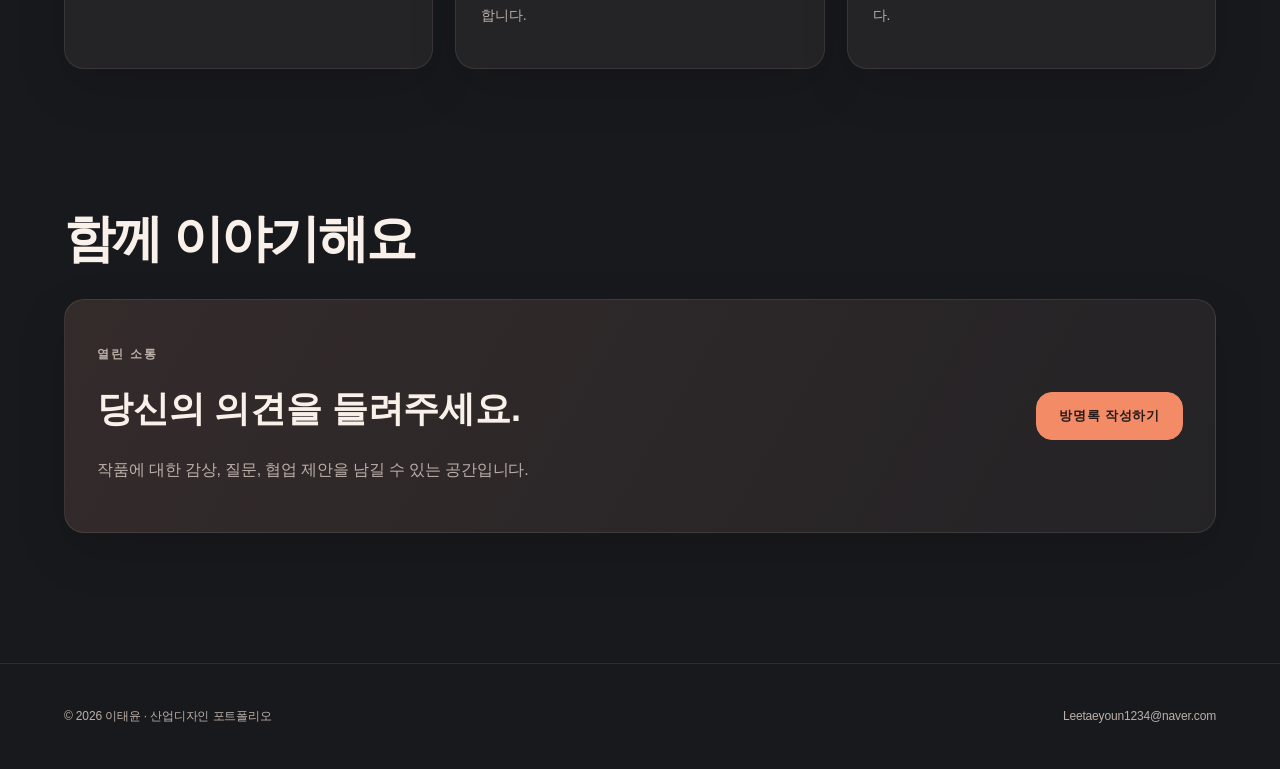
==== commit 3a6ab896: "Add files via upload" ====
--- a/index.html
+++ b/index.html
@@ -1,3 +1,3 @@
 <!DOCTYPE html>
 
-<html lang="ko"><head><meta charset="utf-8"/><meta content="width=device-width, initial-scale=1.0" name="viewport"/><meta content="이태윤 산업디자인 포트폴리오 - HOME" name="description"/><title>홈 | 이태윤 포트폴리오</title><link href="style.css" rel="stylesheet"/><script defer="" src="script.js"></script></head><body><header class="site-header"><nav aria-label="주 메뉴" class="nav wrap"><a class="brand" href="index.html">TAEYOON<span>.</span></a><button aria-controls="main-nav" aria-expanded="false" aria-label="메뉴 열기" class="menu-toggle" type="button">☰ 메뉴</button><div class="nav-links" id="main-nav"><a aria-current="page" href="index.html">홈</a><a href="about.html">디자이너 소개</a><a href="bus-shelter.html">작품 1</a><a href="door-lock.html">작품 2</a><a href="guestbook.html">방명록</a><a href="contact.html">문의하기</a></div></nav></header><main><section class="hero wrap"><p class="eyebrow">산업디자인 포트폴리오 / 2026</p><h1>더 나은 삶을 위한 <em>디자인</em></h1><p class="lead">일상 속 불편함을 관찰하고, 사용자 경험과 제품의 형태를 함께 고민합니다. 두 개의 졸업 프로젝트를 통해 문제 발견부터 설계와 시각화까지의 과정을 소개합니다.</p></section><section class="section wrap"><div class="section-head"><h2>대표 작품</h2></div><div class="grid-2"><article class="card"><img alt="부산 서면 스마트 버스 쉘터" class="card-image" loading="lazy" src="images/bus-render-3.png"/><div class="card-body"><span class="tag">공공디자인 / 작품 1</span><h3>스마트 버스 쉘터</h3><p>도시의 대기 공간을 더 편안하게 만드는 공공시설 디자인.</p><a class="button" href="bus-shelter.html">자세히 보기 ↗</a></div></article><article class="card"><img alt="소지품 알리미 스마트 도어락" class="card-image contain" loading="lazy" src="images/door-lifestyle.webp"/><div class="card-body"><span class="tag">제품디자인 / 작품 2</span><h3>스마트 도어락</h3><p>외출 전 준비물을 확인하도록 돕는 스마트 도어락.</p><a class="button" href="door-lock.html">자세히 보기 ↗</a></div></article></div></section><section class="section wrap"><div class="section-head"><h2>디자인 접근 방식</h2></div><div class="grid-3"><article class="card"><div class="card-body"><span class="tag">01</span><h3>관찰</h3><p>생활 속 사용 환경과 불편함을 관찰합니다.</p></div></article><article class="card"><div class="card-body"><span class="tag">02</span><h3>발전</h3><p>아이디어 스케치, 구조 설계, 사용자 흐름을 구체화합니다.</p></div></article><article class="card"><div class="card-body"><span class="tag">03</span><h3>전달</h3><p>렌더링, 도면, 전시를 통해 디자인 의도를 전달합니다.</p></div></article></div></section><section class="section wrap"><div class="section-head"><h2>함께 이야기해요</h2></div><div class="guest-cta"><div><p class="eyebrow">열린 소통</p><h2>당신의 의견을 들려주세요.</h2><p>작품에 대한 감상, 질문, 협업 제안을 남길 수 있는 공간입니다.</p></div><a class="button primary" href="guestbook.html">방명록 작성하기</a></div></section></main><footer class="footer"><div class="footer-inner wrap"><p>© 2026 이태윤 · 산업디자인 포트폴리오</p><p><a href="mailto:Leetaeyoun1234@naver.com">Leetaeyoun1234@naver.com</a></p></div></footer></body></html>+<html lang="ko"><head><meta charset="utf-8"/><meta content="width=device-width, initial-scale=1.0" name="viewport"/><meta content="이태윤 산업디자인 포트폴리오 - HOME" name="description"/><title>홈 | 이태윤 포트폴리오</title><link href="style.css" rel="stylesheet"/><script defer="" src="script.js"></script></head><body><header class="site-header"><nav aria-label="주 메뉴" class="nav wrap"><a class="brand" href="index.html">TAEYOON<span>.</span></a><button aria-controls="main-nav" aria-expanded="false" aria-label="메뉴 열기" class="menu-toggle" type="button">☰ 메뉴</button><div class="nav-links" id="main-nav"><a aria-current="page" href="index.html">Home / 홈</a><a href="about.html">About / 소개</a><a href="bus-shelter.html">Work 01</a><a href="door-lock.html">Work 02</a><a href="guestbook.html">Guestbook &amp; Contact</a></div></nav></header><main><section class="hero wrap"><p class="eyebrow">INDUSTRIAL DESIGN / SELECTED WORKS 2026</p><h1>더 나은 삶을 위한 <em>디자인.</em></h1><p class="lead">일상 속 불편함을 관찰하고, 사용자 경험과 제품의 형태를 함께 고민합니다. 두 개의 졸업 프로젝트를 통해 문제 발견부터 설계와 시각화까지의 과정을 소개합니다.</p></section><section class="section wrap"><div class="section-head"><h2>대표 작품</h2></div><div class="grid-2"><article class="card"><img alt="부산 서면 스마트 버스 쉘터" class="card-image" loading="lazy" src="images/bus-render-3.png"/><div class="card-body"><span class="tag">공공디자인 / 작품 1</span><h3>스마트 버스 쉘터</h3><p>도시의 대기 공간을 더 편안하게 만드는 공공시설 디자인.</p><a class="button" href="bus-shelter.html">자세히 보기 ↗</a></div></article><article class="card"><img alt="소지품 알리미 스마트 도어락" class="card-image contain" loading="lazy" src="images/door-lifestyle.webp"/><div class="card-body"><span class="tag">제품디자인 / 작품 2</span><h3>스마트 도어락</h3><p>외출 전 준비물을 확인하도록 돕는 스마트 도어락.</p><a class="button" href="door-lock.html">자세히 보기 ↗</a></div></article></div></section><section class="section wrap"><div class="section-head"><h2>디자인 접근 방식</h2></div><div class="grid-3"><article class="card"><div class="card-body"><span class="tag">01</span><h3>관찰</h3><p>생활 속 사용 환경과 불편함을 관찰합니다.</p></div></article><article class="card"><div class="card-body"><span class="tag">02</span><h3>발전</h3><p>아이디어 스케치, 구조 설계, 사용자 흐름을 구체화합니다.</p></div></article><article class="card"><div class="card-body"><span class="tag">03</span><h3>전달</h3><p>렌더링, 도면, 전시를 통해 디자인 의도를 전달합니다.</p></div></article></div></section><section class="section wrap"><div class="section-head"><h2>함께 이야기해요</h2></div><div class="guest-cta"><div><p class="eyebrow">열린 소통</p><h2>당신의 의견을 들려주세요.</h2><p>작품에 대한 감상, 질문, 협업 제안을 남길 수 있는 공간입니다.</p></div><a class="button primary" href="guestbook.html#notes">방명록 작성하기</a></div></section></main><footer class="footer"><div class="footer-inner wrap"><p>© 2026 이태윤 · 산업디자인 포트폴리오</p><p><a href="mailto:Leetaeyoun1234@naver.com">Leetaeyoun1234@naver.com</a></p></div></footer></body></html>
--- a/style.css
+++ b/style.css
@@ -26,3 +26,16 @@
 
 /* Product design case study: editorial image sequence */
 .door-case .section{border-top:1px solid var(--line)}.door-heading{max-width:840px;margin-bottom:34px}.door-heading>span{font-size:12px;color:var(--blue);font-weight:800;letter-spacing:.13em}.door-heading h2{font-size:clamp(30px,4.2vw,54px);line-height:1.23;letter-spacing:-.05em;margin:12px 0 18px}.door-heading p{color:var(--muted);font-size:15px;line-height:2;max-width:780px}.door-hero-visual figure,.door-visual{margin:0}.door-hero-visual img{width:100%;max-height:640px;object-fit:cover;border-radius:10px}.door-hero-visual figcaption,.door-visual figcaption{font-size:13px;color:var(--muted);line-height:1.75;padding:13px 3px}.door-visual figcaption b{color:var(--text)}.door-visual{min-width:0}.door-visual img{display:block;width:100%;height:100%;max-height:650px;object-fit:contain;border-radius:8px;background:#111b26}.door-visual.dark img{background:#10151e}.door-visual.paper img{background:#e7eaed}.door-pair{display:grid;grid-template-columns:1.12fr .88fr;gap:22px;align-items:stretch}.door-stack{display:grid;grid-template-columns:1fr 1fr;gap:14px;min-width:0}.door-stack .door-visual img{height:360px}.door-pair>.door-visual img{height:600px}.door-quote{border-left:3px solid var(--blue);font-size:clamp(19px,3vw,32px);font-weight:700;letter-spacing:-.04em;padding:25px 28px;background:var(--panel)}.ui-comparison{grid-template-columns:1fr 1fr}.ui-comparison .door-visual img{height:550px}.door-process{display:grid;grid-template-columns:repeat(3,minmax(0,1fr));gap:20px}.door-process .door-visual img{height:560px}.door-ui-feature{display:grid;grid-template-columns:1fr 1fr;gap:35px;align-items:center}.door-ui-feature .door-visual img{max-height:680px}.door-info{display:grid;gap:24px}.door-info>div{padding:20px 0;border-bottom:1px solid var(--line)}.door-info b{color:var(--blue);font-size:17px}.door-info p{color:var(--muted);line-height:1.9}.door-visual.wide img{max-height:520px}.technical{margin-top:25px;grid-template-columns:1.3fr .7fr}.technical .door-visual img{height:470px}.final-panel img{max-height:none;max-width:1050px;margin:auto;background:#e7e7e7}.door-original-panel{margin-top:28px;border:1px solid var(--line);border-radius:8px;padding:20px}.door-original-panel summary{cursor:pointer;color:var(--blue);font-weight:700}.door-original-panel figure{margin-top:18px}@media(max-width:800px){.door-pair,.door-ui-feature,.technical{grid-template-columns:1fr}.door-process{grid-template-columns:1fr}.door-stack{grid-template-columns:1fr 1fr}.door-pair>.door-visual img,.ui-comparison .door-visual img,.door-process .door-visual img,.technical .door-visual img{height:auto;max-height:650px}.door-stack .door-visual img{height:300px}}@media(max-width:520px){.door-stack{grid-template-columns:1fr}.door-stack .door-visual img{height:350px}}
+
+/* WARM EDITORIAL THEME — overrides */
+@import url('https://fonts.googleapis.com/css2?family=DM+Sans:wght@400;500;600;700&family=Noto+Serif+KR:wght@400;500;600&family=Playfair+Display:ital,wght@0,400;0,500;0,600;1,400;1,500&display=swap');
+@import url('https://cdn.jsdelivr.net/gh/orioncactus/pretendard/dist/web/static/pretendard.css');
+:root{--bg:#18191c;--panel:#242326;--panel2:#302c2d;--text:#f8f0e9;--muted:#bdb0a9;--blue:#f28b66;--line:rgba(255,224,205,.10);--coral:#f28b66}
+body{background:radial-gradient(ellipse 65% 530px at 84% 0%,rgba(242,139,102,.17),transparent 75%),radial-gradient(ellipse 55% 480px at 0% 22%,rgba(161,95,78,.07),transparent 85%),var(--bg);font-family:'Pretendard','DM Sans',sans-serif;letter-spacing:-.01em}
+.site-header{background:rgba(24,25,28,.89);border-bottom-color:var(--line)}.brand{font-family:'Playfair Display',serif;font-weight:600;letter-spacing:.015em}.nav-links a{font-size:13px;font-weight:500;color:#d8cbc3;letter-spacing:.005em}.nav-links a[aria-current=page]{color:var(--coral)}.nav-links a:hover{color:var(--coral)}
+.hero h1,.case-intro h1{font-weight:600;letter-spacing:-.055em}.hero h1 em,.case-intro h1 em,.section-head h2 em,.case-heading h2 em,.door-heading h2 em{font-family:'Noto Serif KR',serif;font-style:normal;font-weight:500;color:var(--coral)}.serif-en{font-family:'Playfair Display',serif!important;letter-spacing:-.035em;font-weight:500}.guest-hero .serif-en{font-size:.8em;color:#f9d6c4;font-style:italic}.eyebrow,.case-no,.door-heading>span{color:var(--coral);letter-spacing:.15em}.lead{color:var(--muted)}
+.card,.guest-panel,.guest-entry,.guest-cta,.ux-stage,.visual-frame,.door-visual img,.feature img,.step,.bus-notes>div{border-radius:20px;background-color:var(--panel);border-color:var(--line);box-shadow:0 18px 50px rgba(0,0,0,.13)}.card{transition:transform .25s,box-shadow .25s}.card:hover{transform:translateY(-4px);box-shadow:0 24px 60px rgba(0,0,0,.22)}
+.button,.small-button{border-radius:16px;border-color:rgba(242,139,102,.55);font-family:inherit;font-size:13px;font-weight:600;min-height:48px}.button.primary{background:var(--coral);color:#261b19;border-color:var(--coral)}.button:hover,.button.primary:hover{background:#ffac8b;color:#241a17;border-color:#ffac8b}.small-button{min-height:38px}.tag,.link{color:var(--coral)}
+.guest-cta{background:linear-gradient(120deg,#342b2b,#242326);border-radius:20px}.guest-layout{grid-template-columns:minmax(0,400px) minmax(0,1fr);gap:28px}.guest-panel{padding:clamp(22px,3vw,34px)}.guest-panel h2{font-size:27px}.guest-form input,.guest-form textarea,.reply-editor textarea,.admin-panel input,.contact-form input,.contact-form textarea,.contact-form select{width:100%;min-width:0;background:#1b1b1e;border:1px solid rgba(255,225,208,.15);border-radius:16px;color:var(--text);font:inherit;font-size:14px;padding:15px 17px;outline:none}.guest-form input:focus,.guest-form textarea:focus,.reply-editor textarea:focus,.admin-panel input:focus,.contact-form input:focus,.contact-form textarea:focus,.contact-form select:focus{border-color:var(--coral);box-shadow:0 0 0 3px rgba(242,139,102,.13)}.guest-form label,.contact-form label{font-size:13px;display:grid;gap:9px;color:#e9dcd5;font-weight:600}.guest-form textarea,.contact-form textarea{min-height:150px;resize:vertical}.guest-entry{padding:25px}.guest-entry-head{justify-content:space-between}.guest-entry-head strong{font-size:15px}.guest-entry .message{color:#e9ddd5}.guest-reply{background:#322a29;border-left-color:var(--coral);border-radius:16px}.privacy-tip{background:rgba(242,139,102,.07);border-left:0;border-radius:14px;padding:16px}.owner-access{border-top:0;margin-top:0;padding-top:0}.owner-box{margin-top:18px}.guest-topline h2{font-size:22px}.guest-avatar{display:inline-grid;place-items:center;width:38px;height:38px;border-radius:50%;background:#5c4038;color:#ffd7c3;font-size:15px;font-weight:700;flex:none}.guest-person{display:flex;align-items:center;gap:11px}.guest-person-meta{display:grid;gap:1px}.guest-entry time{font-size:11px}.guest-entry-head{align-items:flex-start}.empty-feed{border-radius:18px;background:var(--panel)}.honeypot{position:absolute!important;left:-9999px!important;opacity:0!important}.hero-jump{display:flex;gap:12px;flex-wrap:wrap;margin-top:26px}.editorial-head{align-items:end}.editorial-head h2{font-size:clamp(28px,3.7vw,47px)}.editorial-head>p{max-width:300px}.contact-layout{display:grid;grid-template-columns:.9fr 1.1fr;gap:clamp(24px,5vw,80px);align-items:start}.contact-intro{padding:30px 0}.contact-intro h3{font-size:clamp(40px,5vw,72px);line-height:1.12;margin:18px 0 24px}.contact-intro>p{color:var(--muted)}.contact-intro .contact-link{display:inline-block;margin-top:18px;font-size:clamp(17px,2vw,25px)}.contact-hint,.form-hint{font-size:12px!important;color:var(--muted);line-height:1.8}.contact-form{display:grid;gap:17px}.contact-form .button{cursor:pointer}.guest-form .button{cursor:pointer}.guest-hero{padding-bottom:60px}.guest-hero h1{font-size:clamp(40px,6vw,78px)}
+.case-wide,.product-hero-band{background:#262326}.case-wide:after{background:linear-gradient(transparent,rgba(24,25,28,.85))}.visual-frame img,.bus-feature-image img,.bus-gallery img,.bus-detail-image img,.bus-drawings img{background:#e8e5e1}.door-quote{color:var(--coral)}
+@media(max-width:900px){.guest-layout,.contact-layout{grid-template-columns:1fr}.editorial-head{align-items:start}.nav-links{background:#242326}.guest-hero{padding-top:65px}}@media(max-width:580px){.editorial-head{display:block}.guest-panel{padding:22px}.guest-entry{padding:20px}.guest-hero h1{font-size:40px}.contact-intro{padding:0}.guest-topline h2{font-size:19px}}
